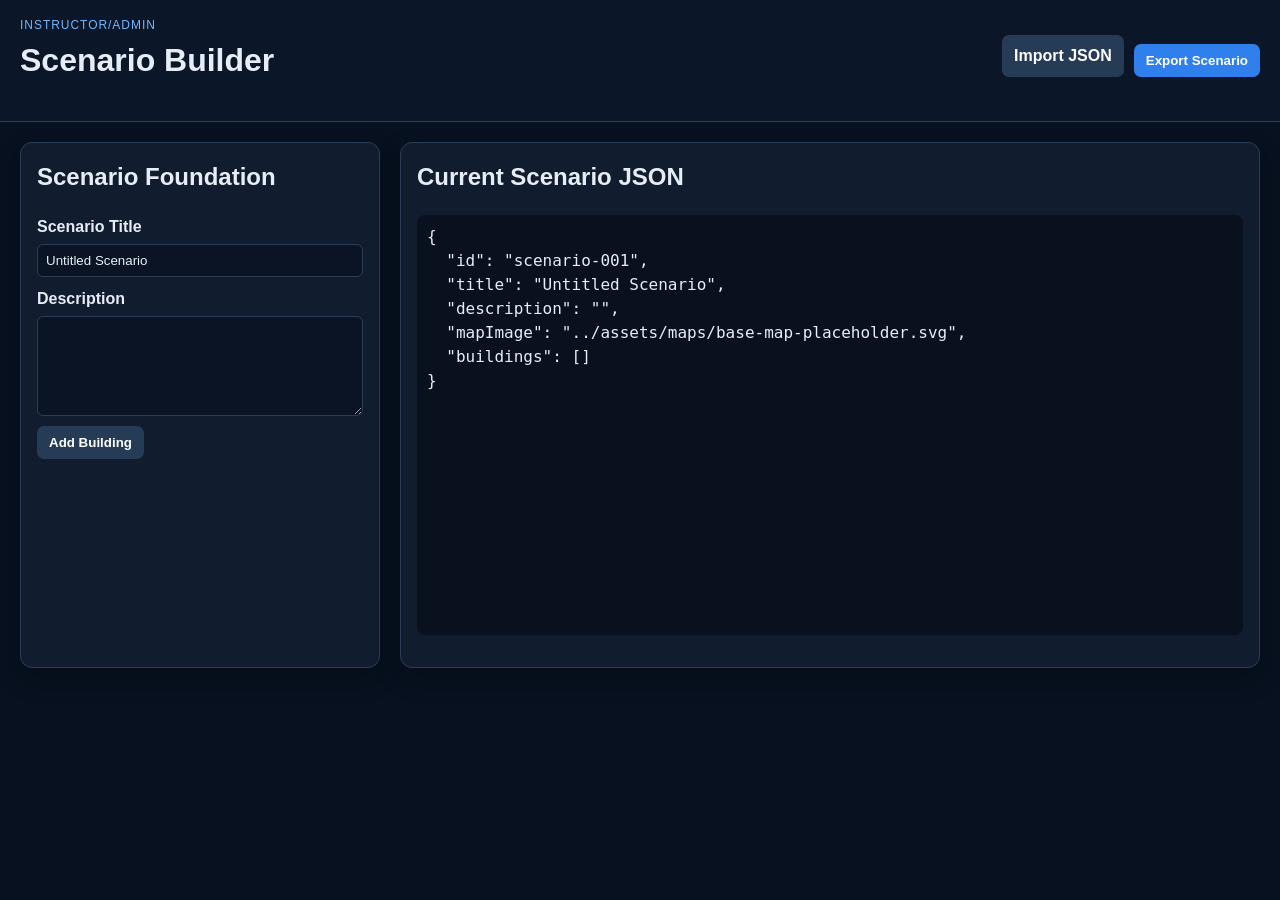
==== instructor/index.html @ 84637b0a "second commit" ====
<!DOCTYPE html>
<html lang="en">
<head>
  <meta charset="UTF-8" />
  <meta name="viewport" content="width=device-width, initial-scale=1.0" />
  <title>335 TRS Scenario Builder - Instructor</title>
  <link rel="stylesheet" href="../shared/css/base.css" />
  <link rel="stylesheet" href="./styles.css" />
</head>
<body>
  <header class="app-header">
    <div>
      <p class="eyebrow">Instructor/Admin</p>
      <h1>Scenario Builder</h1>
    </div>
    <div class="button-row">
      <label class="secondary-btn">Import JSON <input id="importScenarioInput" type="file" accept="application/json" hidden /></label>
      <button id="exportScenarioBtn" class="primary-btn">Export Scenario</button>
    </div>
  </header>

  <main class="builder-layout">
    <section class="builder-panel">
      <h2>Scenario Foundation</h2>
      <label>Scenario Title <input id="scenarioTitleInput" type="text" /></label>
      <label>Description <textarea id="scenarioDescriptionInput"></textarea></label>
      <button id="addBuildingBtn" class="secondary-btn">Add Building</button>
    </section>

    <section class="builder-panel">
      <h2>Current Scenario JSON</h2>
      <pre id="scenarioPreview" class="json-preview"></pre>
    </section>
  </main>

  <div id="modalRoot"></div>
  <script type="module" src="./js/instructorApp.js"></script>
</body>
</html>
---- shared/css/base.css ----
:root {
  font-size: 62.5%;
  --bg: #07111f;
  --panel: #111c2e;
  --panel-dark: #0b1424;
  --border: #2c3e57;
  --text: #e7edf7;
  --muted: #aab7c9;
  --accent: #6fb6ff;
  --accent-strong: #2f80ed;
  --shadow: 0 1rem 2.5rem rgba(0, 0, 0, 0.25);
}

* { box-sizing: border-box; }
body {
  margin: 0;
  font-family: Arial, Helvetica, sans-serif;
  font-size: 1.6rem;
  line-height: 1.5;
  background: var(--bg);
  color: var(--text);
}

.app-header {
  display: flex;
  justify-content: space-between;
  align-items: center;
  gap: 2rem;
  padding: 1.6rem 2rem;
  background: #0b1728;
  border-bottom: 1px solid var(--border);
}

h1, h2, p { margin-top: 0; }
.eyebrow { color: var(--accent); text-transform: uppercase; letter-spacing: 0.08em; font-size: 1.2rem; margin-bottom: 0.2rem; }
.muted { color: var(--muted); }
.button-row { display: flex; gap: 1rem; align-items: center; }
.primary-btn, .secondary-btn {
  border: 0;
  border-radius: 0.7rem;
  padding: 0.9rem 1.2rem;
  color: #fff;
  cursor: pointer;
  font-weight: 700;
}
.primary-btn { background: var(--accent-strong); }
.secondary-btn { background: #263b56; }
.modal-backdrop {
  position: fixed;
  inset: 0;
  display: grid;
  place-items: center;
  background: rgba(0,0,0,0.65);
  padding: 2rem;
  z-index: 1000;
}
.modal-card {
  width: min(64rem, 100%);
  background: var(--panel);
  border: 1px solid var(--border);
  border-radius: 1.2rem;
  box-shadow: var(--shadow);
}
.modal-header, .modal-body, .modal-footer { padding: 1.6rem; }
.modal-header { border-bottom: 1px solid var(--border); }
.modal-footer { display: flex; justify-content: flex-end; gap: 1rem; border-top: 1px solid var(--border); }
---- instructor/styles.css ----
.builder-layout {
  display: grid;
  grid-template-columns: 36rem minmax(0, 1fr);
  gap: 2rem;
  padding: 2rem;
}

.builder-panel {
  background: var(--panel);
  border: 1px solid var(--border);
  border-radius: 1.2rem;
  padding: 1.6rem;
  box-shadow: var(--shadow);
}

label {
  display: grid;
  gap: 0.5rem;
  margin-bottom: 1rem;
  font-weight: 700;
}

input,
textarea {
  width: 100%;
  padding: 0.8rem;
  border-radius: 0.6rem;
  border: 1px solid var(--border);
  background: var(--panel-dark);
  color: var(--text);
}

textarea { min-height: 10rem; }

.json-preview {
  min-height: 42rem;
  overflow: auto;
  background: #09111f;
  padding: 1rem;
  border-radius: 0.8rem;
}
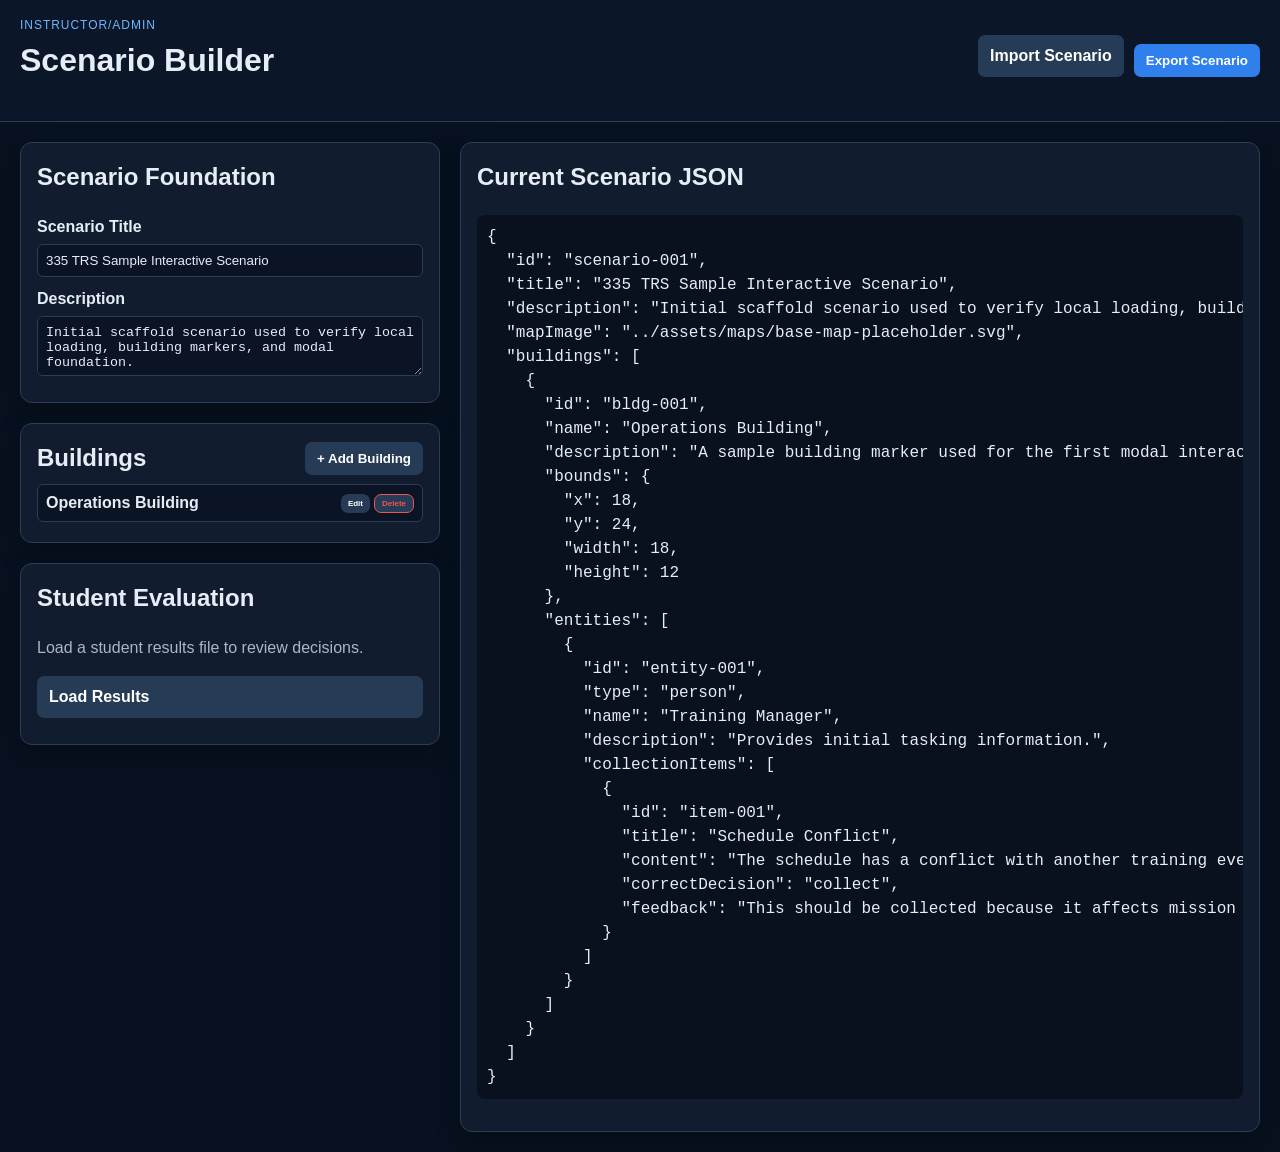
==== commit 673244be: "feat: Enhance student and instructor interfaces with new features and styles - Updated CSS for instr" ====
--- a/instructor/index.html
+++ b/instructor/index.html
@@ -14,26 +14,49 @@
       <h1>Scenario Builder</h1>
     </div>
     <div class="button-row">
-      <label class="secondary-btn">Import JSON <input id="importScenarioInput" type="file" accept="application/json" hidden /></label>
+      <label class="secondary-btn">Import Scenario <input id="importScenarioInput" type="file" accept=".js,application/javascript,application/json" hidden /></label>
       <button id="exportScenarioBtn" class="primary-btn">Export Scenario</button>
     </div>
   </header>
 
   <main class="builder-layout">
-    <section class="builder-panel">
-      <h2>Scenario Foundation</h2>
-      <label>Scenario Title <input id="scenarioTitleInput" type="text" /></label>
-      <label>Description <textarea id="scenarioDescriptionInput"></textarea></label>
-      <button id="addBuildingBtn" class="secondary-btn">Add Building</button>
-    </section>
 
-    <section class="builder-panel">
+    <div class="builder-left">
+      <section class="builder-panel">
+        <h2>Scenario Foundation</h2>
+        <label>Scenario Title <input id="scenarioTitleInput" type="text" /></label>
+        <label>Description <textarea id="scenarioDescriptionInput"></textarea></label>
+      </section>
+
+      <section class="builder-panel">
+        <div class="section-header">
+          <h2>Buildings</h2>
+          <button id="addBuildingBtn" class="secondary-btn">+ Add Building</button>
+        </div>
+        <div id="buildingList" class="building-list"></div>
+      </section>
+
+      <section class="builder-panel">
+        <h2>Student Evaluation</h2>
+        <p class="muted">Load a student results file to review decisions.</p>
+        <label class="secondary-btn">Load Results <input id="importResultsInput" type="file" accept="application/json" hidden /></label>
+        <div id="evaluationOutput" class="evaluation-output"></div>
+      </section>
+    </div>
+
+    <section class="builder-panel preview-panel">
       <h2>Current Scenario JSON</h2>
       <pre id="scenarioPreview" class="json-preview"></pre>
     </section>
+
   </main>
 
   <div id="modalRoot"></div>
-  <script type="module" src="./js/instructorApp.js"></script>
+
+  <script src="../data/scenario.js"></script>
+  <script src="../shared/js/scenarioLoader.js"></script>
+  <script src="../shared/js/modal.js"></script>
+  <script src="../shared/js/jsonUtils.js"></script>
+  <script src="./js/instructorApp.js"></script>
 </body>
 </html>
--- a/instructor/styles.css
+++ b/instructor/styles.css
@@ -1,8 +1,20 @@
 .builder-layout {
   display: grid;
-  grid-template-columns: 36rem minmax(0, 1fr);
+  grid-template-columns: 42rem minmax(0, 1fr);
   gap: 2rem;
   padding: 2rem;
+  align-items: start;
+}
+
+.builder-left {
+  display: flex;
+  flex-direction: column;
+  gap: 2rem;
+}
+
+.preview-panel {
+  position: sticky;
+  top: 2rem;
 }
 
 .builder-panel {
@@ -21,7 +33,8 @@
 }
 
 input,
-textarea {
+textarea,
+select {
   width: 100%;
   padding: 0.8rem;
   border-radius: 0.6rem;
@@ -30,7 +43,7 @@
   color: var(--text);
 }
 
-textarea { min-height: 10rem; }
+textarea { min-height: 6rem; resize: vertical; }
 
 .json-preview {
   min-height: 42rem;
@@ -39,3 +52,139 @@
   padding: 1rem;
   border-radius: 0.8rem;
 }
+
+/* Section headers with inline action buttons */
+.section-header {
+  display: flex;
+  align-items: center;
+  justify-content: space-between;
+  margin-bottom: 0.8rem;
+}
+.section-header h2,
+.section-header h3 { margin: 0; }
+
+/* Building / entity / item rows */
+.building-row,
+.entity-row,
+.item-row {
+  display: flex;
+  align-items: center;
+  justify-content: space-between;
+  padding: 0.6rem 0.8rem;
+  margin-bottom: 0.4rem;
+  background: var(--panel-dark);
+  border-radius: 0.6rem;
+  border: 1px solid var(--border);
+}
+
+.building-row-name { font-weight: 600; }
+
+.row-actions {
+  display: flex;
+  gap: 0.4rem;
+}
+
+/* Small buttons */
+.btn-sm {
+  padding: 0.4rem 0.7rem !important;
+  font-size: 0.8rem !important;
+}
+
+.btn-sm.danger {
+  border: 1px solid #e55;
+  color: #e55;
+}
+.btn-sm.danger:hover {
+  background: rgba(220, 80, 80, 0.15);
+}
+
+/* Bounds fieldset */
+.bounds-fieldset {
+  border: 1px solid var(--border);
+  border-radius: 0.6rem;
+  padding: 0.8rem;
+  margin-bottom: 1rem;
+  display: grid;
+  grid-template-columns: 1fr 1fr;
+  gap: 0.5rem;
+}
+.bounds-fieldset legend {
+  font-weight: 700;
+  padding: 0 0.4rem;
+  font-size: 0.85rem;
+}
+.bounds-fieldset label { margin-bottom: 0; }
+
+.form-grid { display: flex; flex-direction: column; }
+
+.section-divider {
+  border: none;
+  border-top: 1px solid var(--border);
+  margin: 1.2rem 0;
+}
+
+/* Badge */
+.badge {
+  font-size: 0.72rem;
+  font-weight: 600;
+  text-transform: uppercase;
+  letter-spacing: 0.05em;
+  color: var(--accent);
+  padding: 0.15rem 0.4rem;
+  border: 1px solid var(--accent);
+  border-radius: 0.3rem;
+  margin-left: 0.4rem;
+}
+
+/* Evaluation output */
+.evaluation-output {
+  margin-top: 1rem;
+}
+
+.eval-summary {
+  padding: 0.8rem 1rem;
+  background: var(--panel-dark);
+  border-radius: 0.6rem;
+  margin-bottom: 1rem;
+  font-size: 1rem;
+}
+
+.eval-row {
+  padding: 0.8rem 1rem;
+  margin-bottom: 0.6rem;
+  border-radius: 0.6rem;
+  border-left: 4px solid transparent;
+  background: var(--panel-dark);
+}
+
+.eval-correct { border-left-color: #3c8; }
+.eval-incorrect { border-left-color: #e55; }
+.eval-unknown { border-left-color: #888; opacity: 0.7; }
+
+.eval-meta {
+  display: flex;
+  gap: 0.6rem;
+  font-size: 0.8rem;
+  color: var(--muted);
+  margin-bottom: 0.2rem;
+}
+
+.eval-item-title { font-weight: 600; margin-bottom: 0.3rem; }
+
+.eval-decisions {
+  display: flex;
+  gap: 1rem;
+  font-size: 0.9rem;
+  margin-bottom: 0.3rem;
+}
+
+.eval-result {
+  font-weight: 700;
+  font-size: 0.75rem;
+  letter-spacing: 0.08em;
+}
+
+.eval-correct .eval-result { color: #3c8; }
+.eval-incorrect .eval-result { color: #e55; }
+
+.eval-feedback { font-size: 0.85rem; }
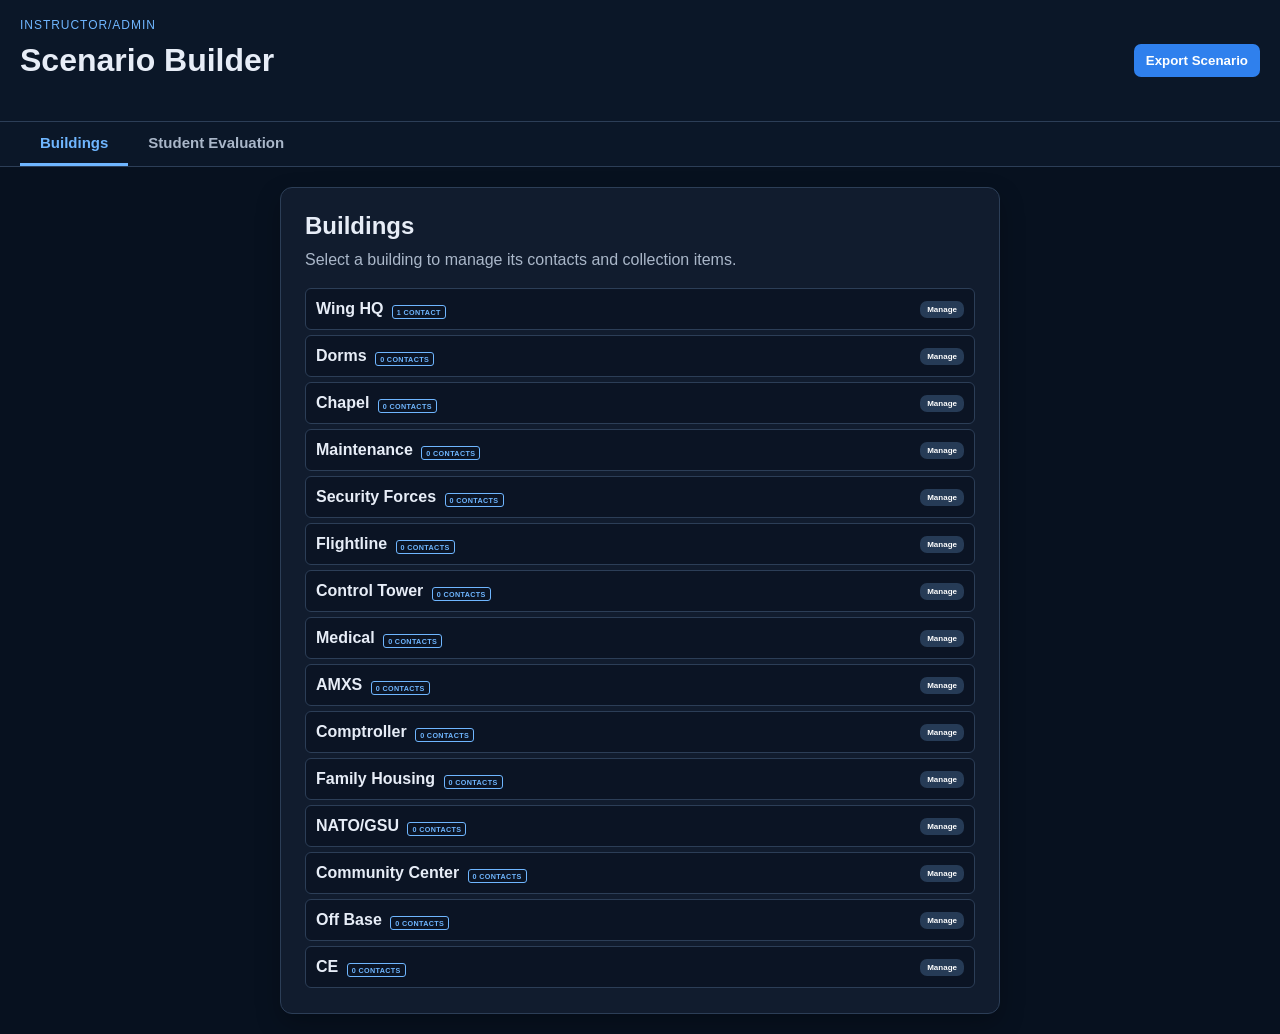
==== commit 93cfe34f: "feat: Add student login, JS submission format, and multi-student evaluation - Student login overlay " ====
--- a/instructor/index.html
+++ b/instructor/index.html
@@ -8,46 +8,40 @@
   <link rel="stylesheet" href="./styles.css" />
 </head>
 <body>
+
   <header class="app-header">
     <div>
       <p class="eyebrow">Instructor/Admin</p>
       <h1>Scenario Builder</h1>
     </div>
-    <div class="button-row">
-      <label class="secondary-btn">Import Scenario <input id="importScenarioInput" type="file" accept=".js,application/javascript,application/json" hidden /></label>
-      <button id="exportScenarioBtn" class="primary-btn">Export Scenario</button>
-    </div>
+    <button id="exportScenarioBtn" class="primary-btn">Export Scenario</button>
   </header>
 
-  <main class="builder-layout">
+  <nav class="tab-nav">
+    <button class="tab-btn active" data-tab="buildings">Buildings</button>
+    <button class="tab-btn" data-tab="evaluation">Student Evaluation</button>
+  </nav>
 
-    <div class="builder-left">
-      <section class="builder-panel">
-        <h2>Scenario Foundation</h2>
-        <label>Scenario Title <input id="scenarioTitleInput" type="text" /></label>
-        <label>Description <textarea id="scenarioDescriptionInput"></textarea></label>
-      </section>
+  <main class="tab-main">
 
-      <section class="builder-panel">
-        <div class="section-header">
-          <h2>Buildings</h2>
-          <button id="addBuildingBtn" class="secondary-btn">+ Add Building</button>
-        </div>
+    <div id="tab-buildings" class="tab-panel active">
+      <div class="panel-content">
+        <h2>Buildings</h2>
+        <p class="muted">Select a building to manage its contacts and collection items.</p>
         <div id="buildingList" class="building-list"></div>
-      </section>
-
-      <section class="builder-panel">
-        <h2>Student Evaluation</h2>
-        <p class="muted">Load a student results file to review decisions.</p>
-        <label class="secondary-btn">Load Results <input id="importResultsInput" type="file" accept="application/json" hidden /></label>
-        <div id="evaluationOutput" class="evaluation-output"></div>
-      </section>
+      </div>
     </div>
 
-    <section class="builder-panel preview-panel">
-      <h2>Current Scenario JSON</h2>
-      <pre id="scenarioPreview" class="json-preview"></pre>
-    </section>
+    <div id="tab-evaluation" class="tab-panel">
+      <div class="panel-content">
+        <h2>Student Evaluation</h2>
+        <p class="muted">
+          Submissions load automatically from <code>instructor/submissions/</code>.
+          Open <code>submissions/index.js</code> for instructions on adding new submissions.
+        </p>
+        <div id="evaluationOutput" class="evaluation-output"></div>
+      </div>
+    </div>
 
   </main>
 
@@ -57,6 +51,7 @@
   <script src="../shared/js/scenarioLoader.js"></script>
   <script src="../shared/js/modal.js"></script>
   <script src="../shared/js/jsonUtils.js"></script>
+  <script src="./submissions/index.js"></script>
   <script src="./js/instructorApp.js"></script>
 </body>
 </html>
--- a/instructor/styles.css
+++ b/instructor/styles.css
@@ -1,29 +1,52 @@
-.builder-layout {
-  display: grid;
-  grid-template-columns: 42rem minmax(0, 1fr);
-  gap: 2rem;
-  padding: 2rem;
-  align-items: start;
-}
-
-.builder-left {
-  display: flex;
-  flex-direction: column;
-  gap: 2rem;
-}
-
-.preview-panel {
-  position: sticky;
-  top: 2rem;
-}
-
-.builder-panel {
+/* ── Tab navigation ──────────────────────────────────────────────────────── */
+
+.tab-nav {
+  display: flex;
+  gap: 0;
+  padding: 0 2rem;
+  background: #0b1728;
+  border-bottom: 1px solid var(--border);
+}
+
+.tab-btn {
+  padding: 1.2rem 2rem;
+  background: none;
+  border: none;
+  border-bottom: 3px solid transparent;
+  color: var(--muted);
+  font-size: 1.5rem;
+  font-weight: 600;
+  cursor: pointer;
+  transition: color 0.15s, border-color 0.15s;
+}
+
+.tab-btn:hover { color: var(--text); }
+
+.tab-btn.active {
+  color: var(--accent);
+  border-bottom-color: var(--accent);
+}
+
+/* ── Tab panels ──────────────────────────────────────────────────────────── */
+
+.tab-main { padding: 2rem; }
+
+.tab-panel { display: none; }
+.tab-panel.active { display: block; }
+
+.panel-content {
+  max-width: 72rem;
+  margin: 0 auto;
   background: var(--panel);
   border: 1px solid var(--border);
   border-radius: 1.2rem;
-  padding: 1.6rem;
+  padding: 2rem 2.4rem;
   box-shadow: var(--shadow);
 }
+
+.panel-content h2 { margin-bottom: 0.4rem; }
+
+/* ── Form elements ───────────────────────────────────────────────────────── */
 
 label {
   display: grid;
@@ -45,15 +68,45 @@
 
 textarea { min-height: 6rem; resize: vertical; }
 
-.json-preview {
-  min-height: 42rem;
-  overflow: auto;
-  background: #09111f;
-  padding: 1rem;
-  border-radius: 0.8rem;
-}
-
-/* Section headers with inline action buttons */
+.form-grid { display: flex; flex-direction: column; }
+
+/* ── Building / entity / item rows ───────────────────────────────────────── */
+
+.building-list { margin-top: 1.2rem; }
+
+.building-row,
+.entity-row,
+.item-row {
+  display: flex;
+  align-items: center;
+  justify-content: space-between;
+  padding: 0.8rem 1rem;
+  margin-bottom: 0.5rem;
+  background: var(--panel-dark);
+  border-radius: 0.6rem;
+  border: 1px solid var(--border);
+}
+
+.building-row-name { font-weight: 600; }
+
+.row-actions {
+  display: flex;
+  gap: 0.4rem;
+  flex-shrink: 0;
+}
+
+/* ── Buttons ─────────────────────────────────────────────────────────────── */
+
+.btn-sm {
+  padding: 0.4rem 0.7rem !important;
+  font-size: 0.8rem !important;
+}
+
+.btn-sm.danger { border: 1px solid #e55; color: #e55; }
+.btn-sm.danger:hover { background: rgba(220, 80, 80, 0.15); }
+
+/* ── Section headers ─────────────────────────────────────────────────────── */
+
 .section-header {
   display: flex;
   align-items: center;
@@ -62,60 +115,6 @@
 }
 .section-header h2,
 .section-header h3 { margin: 0; }
-
-/* Building / entity / item rows */
-.building-row,
-.entity-row,
-.item-row {
-  display: flex;
-  align-items: center;
-  justify-content: space-between;
-  padding: 0.6rem 0.8rem;
-  margin-bottom: 0.4rem;
-  background: var(--panel-dark);
-  border-radius: 0.6rem;
-  border: 1px solid var(--border);
-}
-
-.building-row-name { font-weight: 600; }
-
-.row-actions {
-  display: flex;
-  gap: 0.4rem;
-}
-
-/* Small buttons */
-.btn-sm {
-  padding: 0.4rem 0.7rem !important;
-  font-size: 0.8rem !important;
-}
-
-.btn-sm.danger {
-  border: 1px solid #e55;
-  color: #e55;
-}
-.btn-sm.danger:hover {
-  background: rgba(220, 80, 80, 0.15);
-}
-
-/* Bounds fieldset */
-.bounds-fieldset {
-  border: 1px solid var(--border);
-  border-radius: 0.6rem;
-  padding: 0.8rem;
-  margin-bottom: 1rem;
-  display: grid;
-  grid-template-columns: 1fr 1fr;
-  gap: 0.5rem;
-}
-.bounds-fieldset legend {
-  font-weight: 700;
-  padding: 0 0.4rem;
-  font-size: 0.85rem;
-}
-.bounds-fieldset label { margin-bottom: 0; }
-
-.form-grid { display: flex; flex-direction: column; }
 
 .section-divider {
   border: none;
@@ -123,7 +122,8 @@
   margin: 1.2rem 0;
 }
 
-/* Badge */
+/* ── Badge ───────────────────────────────────────────────────────────────── */
+
 .badge {
   font-size: 0.72rem;
   font-weight: 600;
@@ -136,10 +136,9 @@
   margin-left: 0.4rem;
 }
 
-/* Evaluation output */
-.evaluation-output {
-  margin-top: 1rem;
-}
+/* ── Evaluation output ───────────────────────────────────────────────────── */
+
+.evaluation-output { margin-top: 1.4rem; }
 
 .eval-summary {
   padding: 0.8rem 1rem;
@@ -157,9 +156,9 @@
   background: var(--panel-dark);
 }
 
-.eval-correct { border-left-color: #3c8; }
+.eval-correct  { border-left-color: #3c8; }
 .eval-incorrect { border-left-color: #e55; }
-.eval-unknown { border-left-color: #888; opacity: 0.7; }
+.eval-unknown  { border-left-color: #888; opacity: 0.7; }
 
 .eval-meta {
   display: flex;
@@ -178,13 +177,62 @@
   margin-bottom: 0.3rem;
 }
 
-.eval-result {
+.eval-result { font-weight: 700; font-size: 0.75rem; letter-spacing: 0.08em; }
+.eval-correct .eval-result  { color: #3c8; }
+.eval-incorrect .eval-result { color: #e55; }
+
+.eval-feedback { font-size: 0.85rem; }
+
+/* ── Student submission cards ─────────────────────────────────────────────── */
+
+.student-card {
+  border: 1px solid var(--border);
+  border-radius: 0.8rem;
+  margin-bottom: 1.6rem;
+  overflow: hidden;
+}
+
+.student-card-header {
+  display: flex;
+  align-items: center;
+  justify-content: space-between;
+  padding: 1rem 1.4rem;
+  background: var(--panel-dark);
+  border-bottom: 1px solid var(--border);
+  gap: 1rem;
+}
+
+.student-name {
+  font-size: 1.6rem;
   font-weight: 700;
-  font-size: 0.75rem;
-  letter-spacing: 0.08em;
-}
-
-.eval-correct .eval-result { color: #3c8; }
-.eval-incorrect .eval-result { color: #e55; }
-
-.eval-feedback { font-size: 0.85rem; }
+  display: block;
+}
+
+.student-submitted {
+  font-size: 1.1rem;
+  display: block;
+  margin-top: 0.2rem;
+}
+
+.student-score {
+  font-size: 1.6rem;
+  font-weight: 700;
+  white-space: nowrap;
+  padding: 0.4rem 1rem;
+  border-radius: 0.5rem;
+  border: 2px solid var(--border);
+}
+
+.score-perfect  { color: #3c8; border-color: #3c8; }
+.score-passing  { color: #fb0; border-color: #fb0; }
+.score-failing  { color: #e55; border-color: #e55; }
+
+.student-card-body { padding: 1rem 1.4rem; }
+
+code {
+  font-family: monospace;
+  background: var(--panel-dark);
+  padding: 0.1rem 0.4rem;
+  border-radius: 0.3rem;
+  font-size: 0.9em;
+}
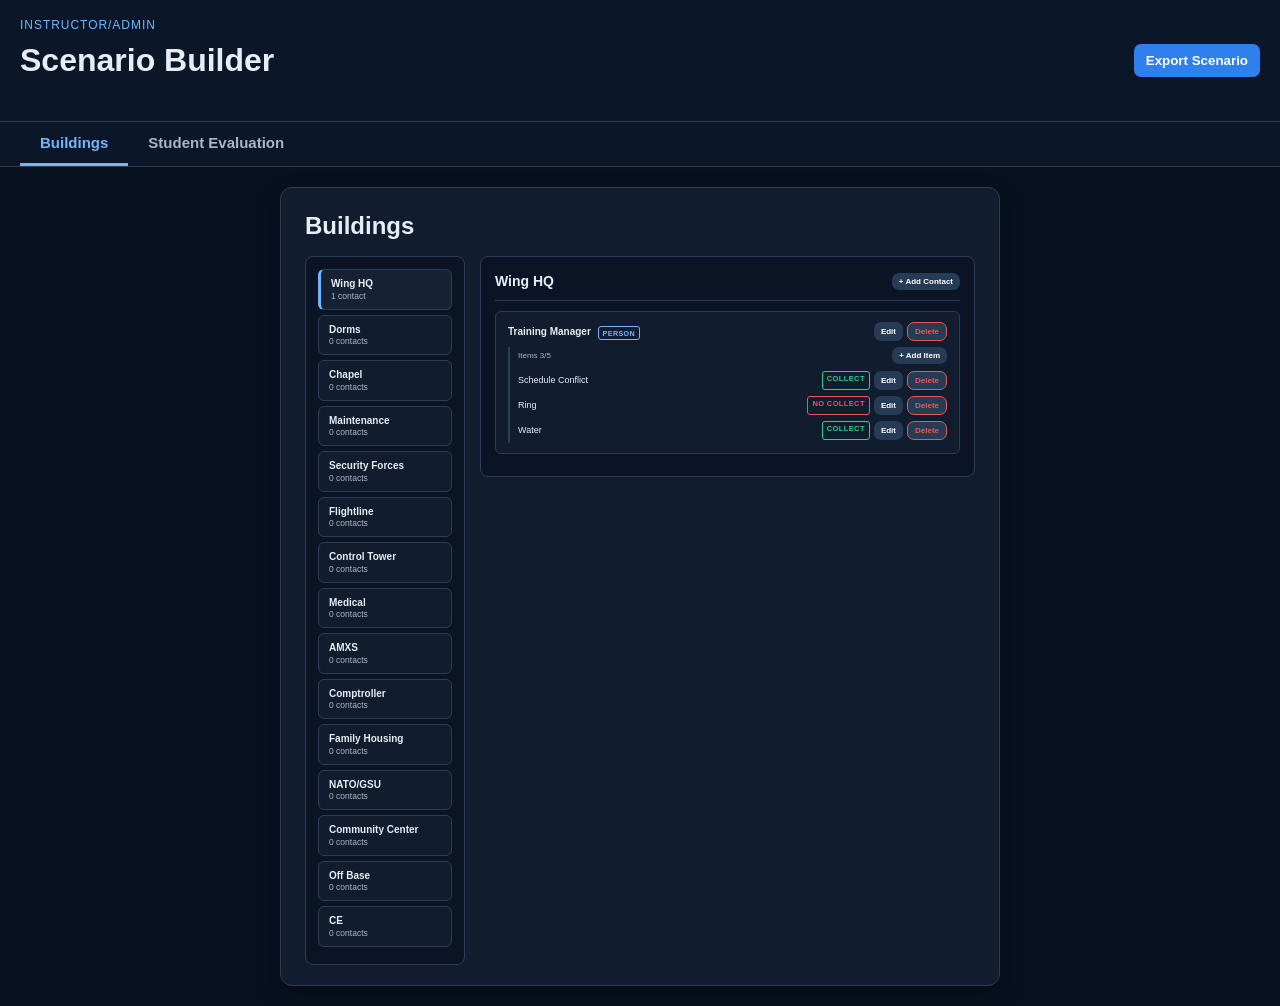
==== commit 0b607743: "feat: redesign instructor Buildings tab to two-column inline layout Replace three-level modal chain " ====
--- a/instructor/index.html
+++ b/instructor/index.html
@@ -27,19 +27,47 @@
     <div id="tab-buildings" class="tab-panel active">
       <div class="panel-content">
         <h2>Buildings</h2>
-        <p class="muted">Select a building to manage its contacts and collection items.</p>
-        <div id="buildingList" class="building-list"></div>
+
+        <div class="buildings-layout">
+          <aside class="buildings-list-panel">
+            <div id="buildingList"></div>
+          </aside>
+          <section class="building-detail-panel">
+            <div id="buildingDetail">
+              <p class="muted">Select a building to manage its contacts and collection items.</p>
+            </div>
+          </section>
+        </div>
+
       </div>
     </div>
 
     <div id="tab-evaluation" class="tab-panel">
       <div class="panel-content">
         <h2>Student Evaluation</h2>
-        <p class="muted">
-          Submissions load automatically from <code>instructor/submissions/</code>.
-          Open <code>submissions/index.js</code> for instructions on adding new submissions.
-        </p>
-        <div id="evaluationOutput" class="evaluation-output"></div>
+
+        <div class="evaluation-import-panel">
+          <h3>Load Student Results</h3>
+          <p class="muted">Select one or more student result files exported from the Student site.</p>
+          <label class="file-picker-label" for="studentResultsInput">Choose Result Files</label>
+          <input id="studentResultsInput" type="file" accept=".json,application/json" multiple />
+          <p id="studentResultsStatus" class="muted">No result files loaded.</p>
+        </div>
+
+        <div class="evaluation-layout">
+          <aside class="student-results-list-panel">
+            <h3>Loaded Students</h3>
+            <div id="studentResultsList">
+              <p class="muted">Load result files to populate this list.</p>
+            </div>
+          </aside>
+          <section class="student-evaluation-detail-panel">
+            <div id="evaluationOutput">
+              <p class="muted">Select a student to view evaluation details.</p>
+            </div>
+          </section>
+        </div>
+
       </div>
     </div>
 
@@ -51,7 +79,6 @@
   <script src="../shared/js/scenarioLoader.js"></script>
   <script src="../shared/js/modal.js"></script>
   <script src="../shared/js/jsonUtils.js"></script>
-  <script src="./submissions/index.js"></script>
   <script src="./js/instructorApp.js"></script>
 </body>
 </html>
--- a/instructor/styles.css
+++ b/instructor/styles.css
@@ -236,3 +236,229 @@
   border-radius: 0.3rem;
   font-size: 0.9em;
 }
+
+/* ── Evaluation import panel ─────────────────────────────────────────────── */
+
+.evaluation-import-panel {
+  padding: 1.2rem 1.4rem;
+  border: 1px solid var(--border);
+  border-radius: 0.8rem;
+  margin-bottom: 1.6rem;
+  background: var(--panel-dark);
+}
+
+.evaluation-import-panel h3 { margin: 0 0 0.4rem; }
+
+.file-picker-label {
+  display: inline-block;
+  padding: 0.7rem 1.4rem;
+  border-radius: 0.6rem;
+  background: #263b56;
+  color: var(--text);
+  font-weight: 600;
+  font-size: 1rem;
+  cursor: pointer;
+  border: 1px solid var(--border);
+  transition: background 0.15s;
+  margin-top: 0.6rem;
+}
+
+.file-picker-label:hover { background: #2f4a6e; }
+
+#studentResultsInput { display: none; }
+
+#studentResultsStatus { margin-top: 0.7rem; margin-bottom: 0; }
+
+/* ── Evaluation two-column layout ────────────────────────────────────────── */
+
+.evaluation-layout {
+  display: flex;
+  gap: 1.5rem;
+  align-items: flex-start;
+}
+
+.student-results-list-panel {
+  min-width: 18rem;
+  flex-shrink: 0;
+  background: var(--panel-dark);
+  border: 1px solid var(--border);
+  border-radius: 0.8rem;
+  padding: 1.2rem;
+}
+
+.student-results-list-panel h3 { margin: 0 0 0.8rem; }
+
+.student-evaluation-detail-panel {
+  flex: 1;
+  min-width: 0;
+}
+
+/* ── Student result list items ───────────────────────────────────────────── */
+
+.student-result-list-item {
+  display: block;
+  width: 100%;
+  text-align: left;
+  padding: 0.8rem 1rem;
+  margin-bottom: 0.5rem;
+  background: var(--panel);
+  border: 1px solid var(--border);
+  border-radius: 0.6rem;
+  color: var(--text);
+  cursor: pointer;
+  transition: background 0.15s, border-color 0.15s;
+}
+
+.student-result-list-item:hover { background: #1a2d47; }
+
+.student-result-list-item.active {
+  border-left: 3px solid var(--accent);
+  background: #162233;
+}
+
+.student-result-name {
+  display: block;
+  font-weight: 700;
+  font-size: 1rem;
+}
+
+.student-result-meta {
+  display: block;
+  font-size: 0.85rem;
+  color: var(--muted);
+  margin-top: 0.15rem;
+}
+
+.student-result-warning {
+  display: block;
+  font-size: 0.8rem;
+  color: #fb0;
+  margin-top: 0.2rem;
+}
+
+/* ── Buildings two-column layout ─────────────────────────────────────────── */
+
+.buildings-layout {
+  display: flex;
+  gap: 1.5rem;
+  align-items: flex-start;
+  margin-top: 1.2rem;
+}
+
+.buildings-list-panel {
+  min-width: 16rem;
+  flex-shrink: 0;
+  background: var(--panel-dark);
+  border: 1px solid var(--border);
+  border-radius: 0.8rem;
+  padding: 1.2rem;
+}
+
+.building-detail-panel {
+  flex: 1;
+  min-width: 0;
+}
+
+.building-list-item {
+  display: block;
+  width: 100%;
+  text-align: left;
+  padding: 0.8rem 1rem;
+  margin-bottom: 0.5rem;
+  background: var(--panel);
+  border: 1px solid var(--border);
+  border-radius: 0.6rem;
+  color: var(--text);
+  cursor: pointer;
+  transition: background 0.15s, border-color 0.15s;
+}
+
+.building-list-item:hover { background: #1a2d47; }
+
+.building-list-item.active {
+  border-left: 3px solid var(--accent);
+  background: #162233;
+}
+
+.building-list-item-name {
+  display: block;
+  font-weight: 700;
+  font-size: 1rem;
+}
+
+.building-list-item-meta {
+  display: block;
+  font-size: 0.85rem;
+  color: var(--muted);
+  margin-top: 0.15rem;
+}
+
+/* ── Building detail panel ───────────────────────────────────────────────── */
+
+.building-detail-card {
+  background: var(--panel-dark);
+  border: 1px solid var(--border);
+  border-radius: 0.8rem;
+  padding: 1.4rem;
+}
+
+.building-detail-header {
+  display: flex;
+  align-items: center;
+  justify-content: space-between;
+  margin-bottom: 1rem;
+  padding-bottom: 0.8rem;
+  border-bottom: 1px solid var(--border);
+}
+
+.building-detail-title { margin: 0; font-size: 1.4rem; }
+
+/* ── Inline entity cards ─────────────────────────────────────────────────── */
+
+.entity-card {
+  background: var(--panel);
+  border: 1px solid var(--border);
+  border-radius: 0.6rem;
+  padding: 1rem 1.2rem;
+  margin-bottom: 0.8rem;
+}
+
+.entity-card-header {
+  display: flex;
+  align-items: center;
+  justify-content: space-between;
+  margin-bottom: 0.6rem;
+}
+
+.entity-card-name {
+  font-weight: 700;
+  font-size: 1rem;
+}
+
+.entity-card-items {
+  margin-top: 0.4rem;
+  padding-left: 0.8rem;
+  border-left: 2px solid var(--border);
+}
+
+.entity-item-row {
+  display: flex;
+  align-items: center;
+  justify-content: space-between;
+  padding: 0.3rem 0;
+  font-size: 0.9rem;
+}
+
+.entity-item-title { color: var(--text); }
+
+.entity-item-decision {
+  font-size: 0.75rem;
+  font-weight: 600;
+  text-transform: uppercase;
+  letter-spacing: 0.05em;
+  padding: 0.1rem 0.4rem;
+  border-radius: 0.3rem;
+}
+
+.decision-collect    { color: #3c8; border: 1px solid #3c8; }
+.decision-no-collect { color: #e55; border: 1px solid #e55; }
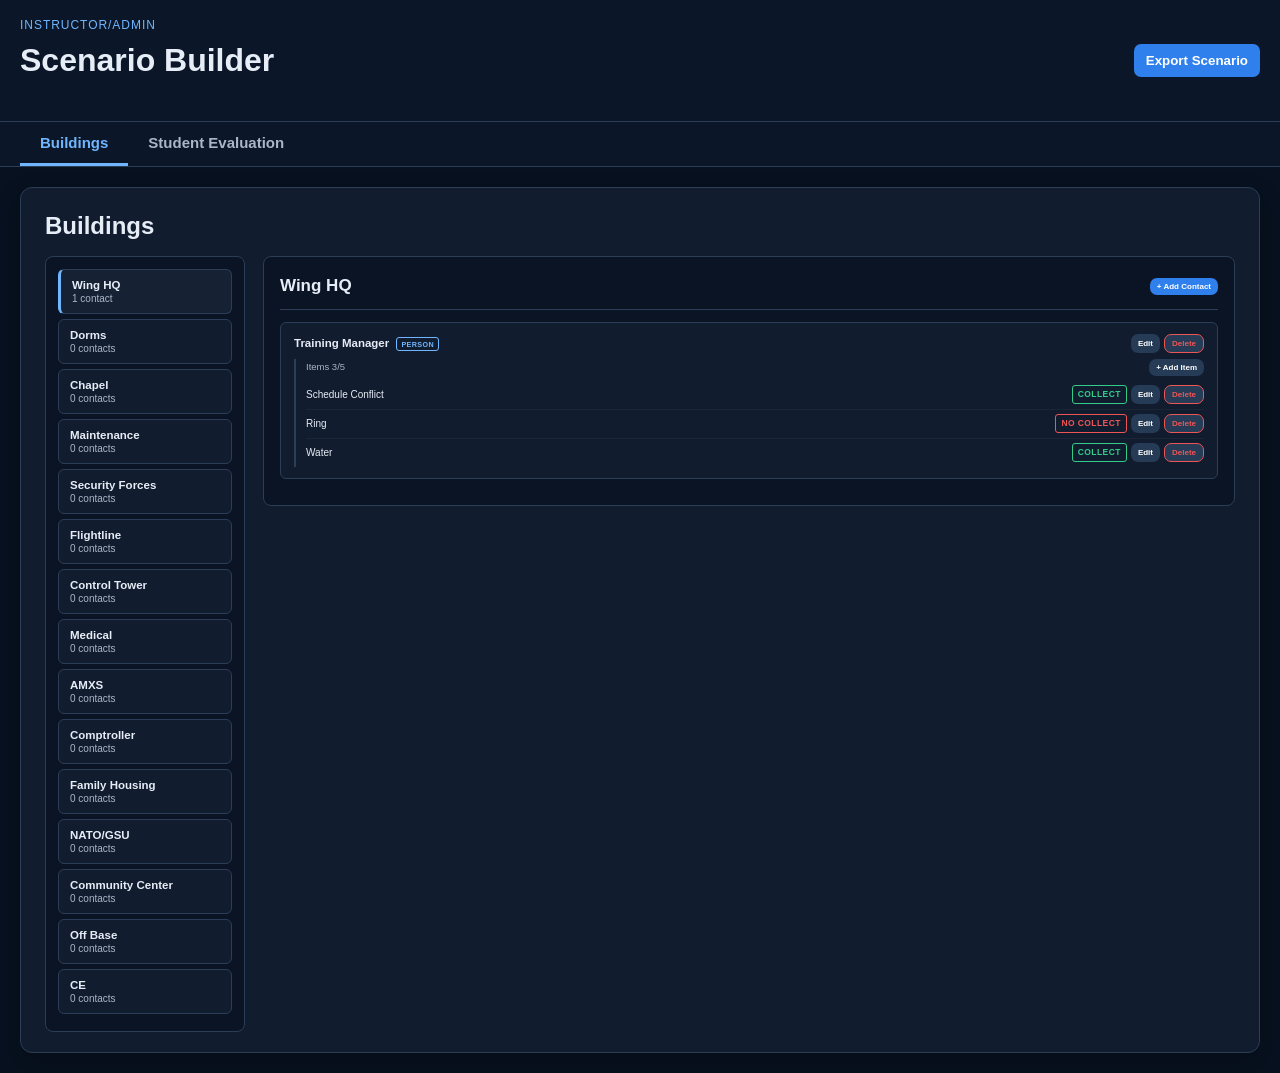
==== commit 36dd7017: "feat: replace all modals with inline editing in Buildings tab; widen layout and increase font sizes " ====
--- a/instructor/index.html
+++ b/instructor/index.html
@@ -25,7 +25,7 @@
   <main class="tab-main">
 
     <div id="tab-buildings" class="tab-panel active">
-      <div class="panel-content">
+      <div class="panel-content buildings-panel">
         <h2>Buildings</h2>
 
         <div class="buildings-layout">
--- a/instructor/styles.css
+++ b/instructor/styles.css
@@ -336,17 +336,24 @@
   margin-top: 0.2rem;
 }
 
+/* ── Buildings tab full-width override ───────────────────────────────────── */
+
+.panel-content.buildings-panel {
+  max-width: none;
+}
+
 /* ── Buildings two-column layout ─────────────────────────────────────────── */
 
 .buildings-layout {
   display: flex;
-  gap: 1.5rem;
+  gap: 1.8rem;
   align-items: flex-start;
   margin-top: 1.2rem;
 }
 
 .buildings-list-panel {
-  min-width: 16rem;
+  min-width: 20rem;
+  max-width: 22rem;
   flex-shrink: 0;
   background: var(--panel-dark);
   border: 1px solid var(--border);
@@ -363,7 +370,7 @@
   display: block;
   width: 100%;
   text-align: left;
-  padding: 0.8rem 1rem;
+  padding: 0.9rem 1.1rem;
   margin-bottom: 0.5rem;
   background: var(--panel);
   border: 1px solid var(--border);
@@ -383,14 +390,14 @@
 .building-list-item-name {
   display: block;
   font-weight: 700;
+  font-size: 1.15rem;
+}
+
+.building-list-item-meta {
+  display: block;
   font-size: 1rem;
-}
-
-.building-list-item-meta {
-  display: block;
-  font-size: 0.85rem;
   color: var(--muted);
-  margin-top: 0.15rem;
+  margin-top: 0.2rem;
 }
 
 /* ── Building detail panel ───────────────────────────────────────────────── */
@@ -399,19 +406,19 @@
   background: var(--panel-dark);
   border: 1px solid var(--border);
   border-radius: 0.8rem;
-  padding: 1.4rem;
+  padding: 1.6rem;
 }
 
 .building-detail-header {
   display: flex;
   align-items: center;
   justify-content: space-between;
-  margin-bottom: 1rem;
-  padding-bottom: 0.8rem;
+  margin-bottom: 1.2rem;
+  padding-bottom: 1rem;
   border-bottom: 1px solid var(--border);
 }
 
-.building-detail-title { margin: 0; font-size: 1.4rem; }
+.building-detail-title { margin: 0; font-size: 1.7rem; }
 
 /* ── Inline entity cards ─────────────────────────────────────────────────── */
 
@@ -419,8 +426,13 @@
   background: var(--panel);
   border: 1px solid var(--border);
   border-radius: 0.6rem;
-  padding: 1rem 1.2rem;
-  margin-bottom: 0.8rem;
+  padding: 1.1rem 1.3rem;
+  margin-bottom: 1rem;
+}
+
+.entity-card.is-editing {
+  border-color: var(--accent);
+  border-width: 2px;
 }
 
 .entity-card-header {
@@ -432,33 +444,110 @@
 
 .entity-card-name {
   font-weight: 700;
+  font-size: 1.15rem;
+}
+
+.entity-card-items {
+  margin-top: 0.6rem;
+  padding-left: 1rem;
+  border-left: 2px solid var(--border);
+}
+
+.items-section-header {
+  display: flex;
+  align-items: center;
+  justify-content: space-between;
+  margin-bottom: 0.5rem;
+}
+
+.entity-item-row {
+  display: flex;
+  align-items: center;
+  justify-content: space-between;
+  padding: 0.45rem 0;
   font-size: 1rem;
-}
-
-.entity-card-items {
-  margin-top: 0.4rem;
-  padding-left: 0.8rem;
-  border-left: 2px solid var(--border);
-}
-
-.entity-item-row {
-  display: flex;
-  align-items: center;
-  justify-content: space-between;
-  padding: 0.3rem 0;
-  font-size: 0.9rem;
-}
+  border-bottom: 1px solid rgba(255,255,255,0.04);
+}
+
+.entity-item-row:last-child { border-bottom: none; }
 
 .entity-item-title { color: var(--text); }
 
 .entity-item-decision {
-  font-size: 0.75rem;
+  font-size: 0.85rem;
   font-weight: 600;
   text-transform: uppercase;
   letter-spacing: 0.05em;
-  padding: 0.1rem 0.4rem;
+  padding: 0.15rem 0.5rem;
   border-radius: 0.3rem;
 }
 
 .decision-collect    { color: #3c8; border: 1px solid #3c8; }
 .decision-no-collect { color: #e55; border: 1px solid #e55; }
+
+/* ── Inline forms (no modals) ────────────────────────────────────────────── */
+
+.inline-form-label {
+  display: block;
+  font-size: 0.9rem;
+  font-weight: 700;
+  color: var(--accent);
+  margin-bottom: 0.7rem;
+}
+
+.inline-form-fields {
+  display: flex;
+  flex-direction: column;
+  gap: 0.6rem;
+  margin-bottom: 0.8rem;
+}
+
+.inline-input,
+.inline-select,
+.inline-textarea {
+  width: 100%;
+  padding: 0.7rem 0.9rem;
+  border-radius: 0.5rem;
+  border: 1px solid var(--border);
+  background: var(--panel-dark);
+  color: var(--text);
+  font-size: 1rem;
+  font-family: inherit;
+  box-sizing: border-box;
+}
+
+.inline-input:focus,
+.inline-select:focus,
+.inline-textarea:focus {
+  outline: none;
+  border-color: var(--accent);
+}
+
+.inline-textarea {
+  min-height: 5rem;
+  resize: vertical;
+}
+
+.inline-form-actions {
+  display: flex;
+  gap: 0.6rem;
+  margin-top: 0.2rem;
+}
+
+.inline-item-form {
+  background: var(--panel-dark);
+  border: 1px solid var(--accent);
+  border-radius: 0.5rem;
+  padding: 1rem 1.1rem;
+  margin: 0.6rem 0;
+}
+
+.entity-card.inline-new-entity {
+  border-color: var(--accent);
+  margin-bottom: 1rem;
+}
+
+.muted-sm {
+  font-size: 0.95rem;
+  color: var(--muted);
+}
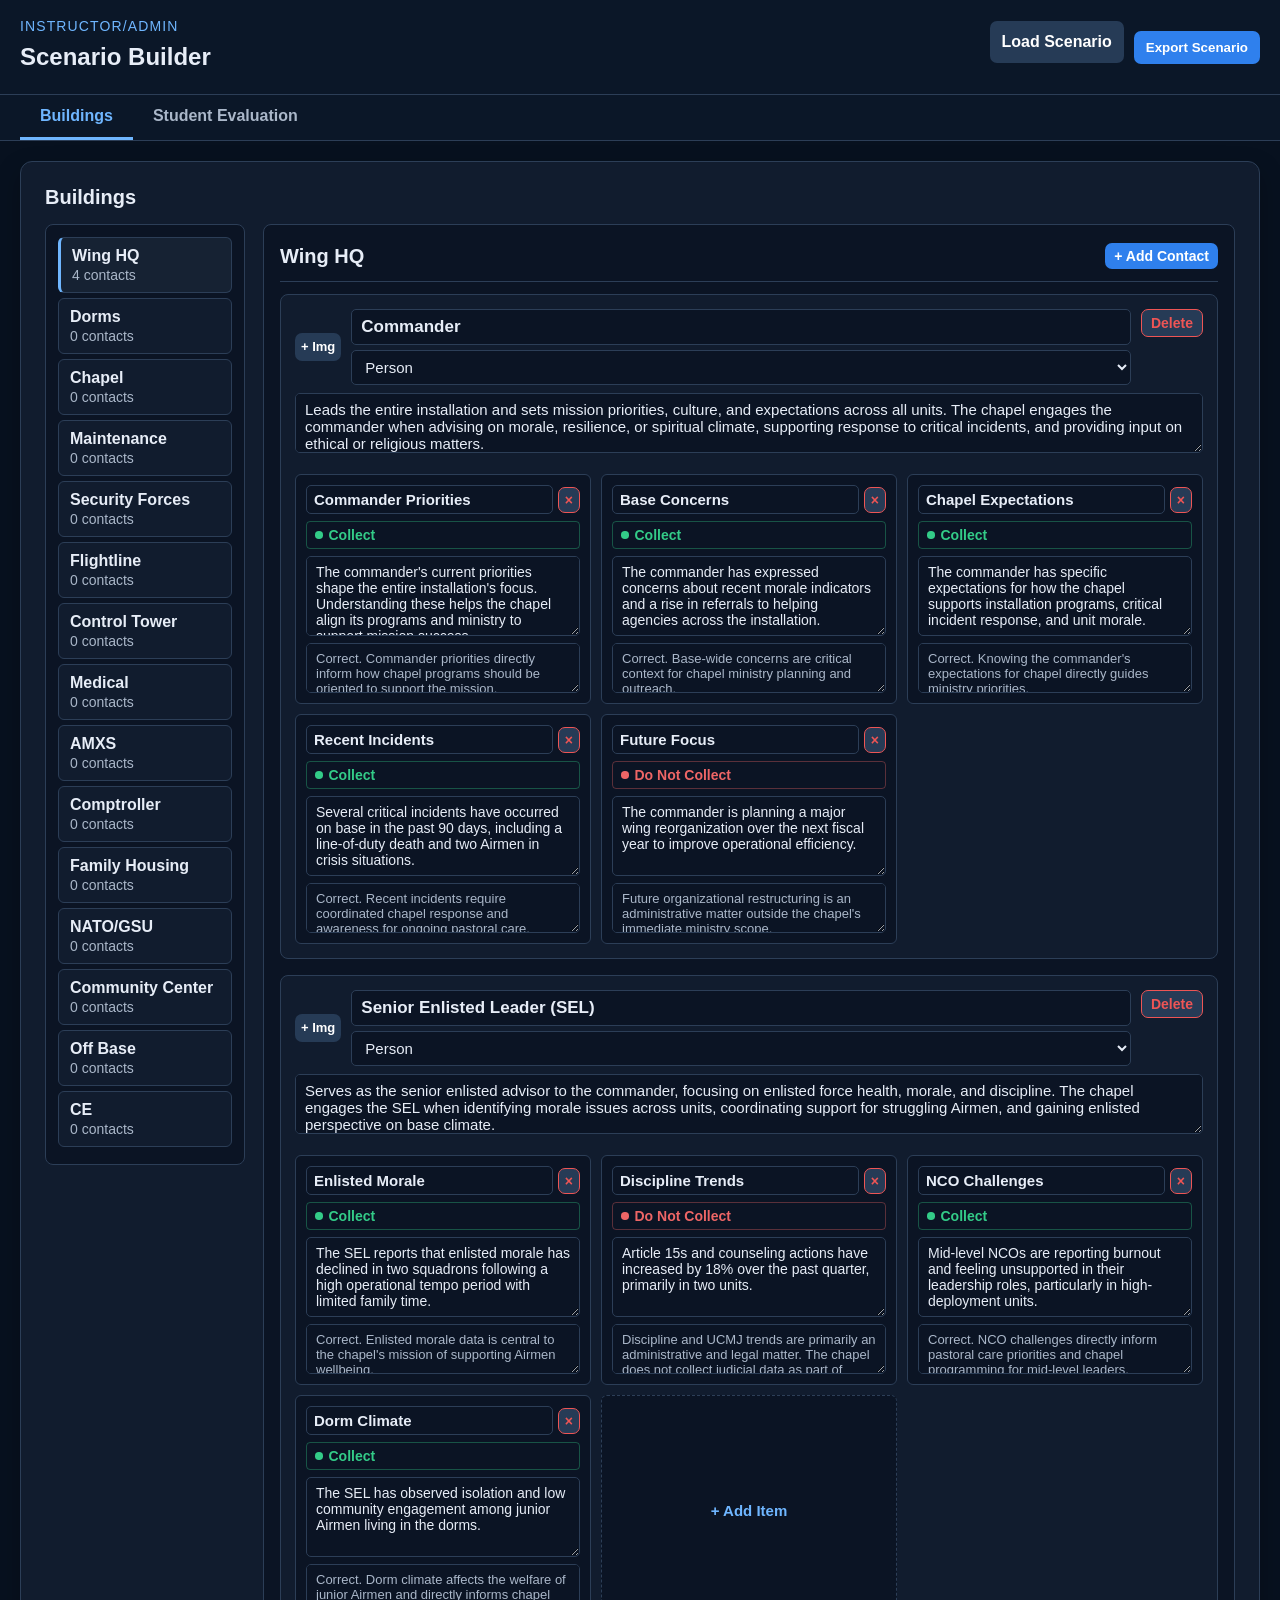
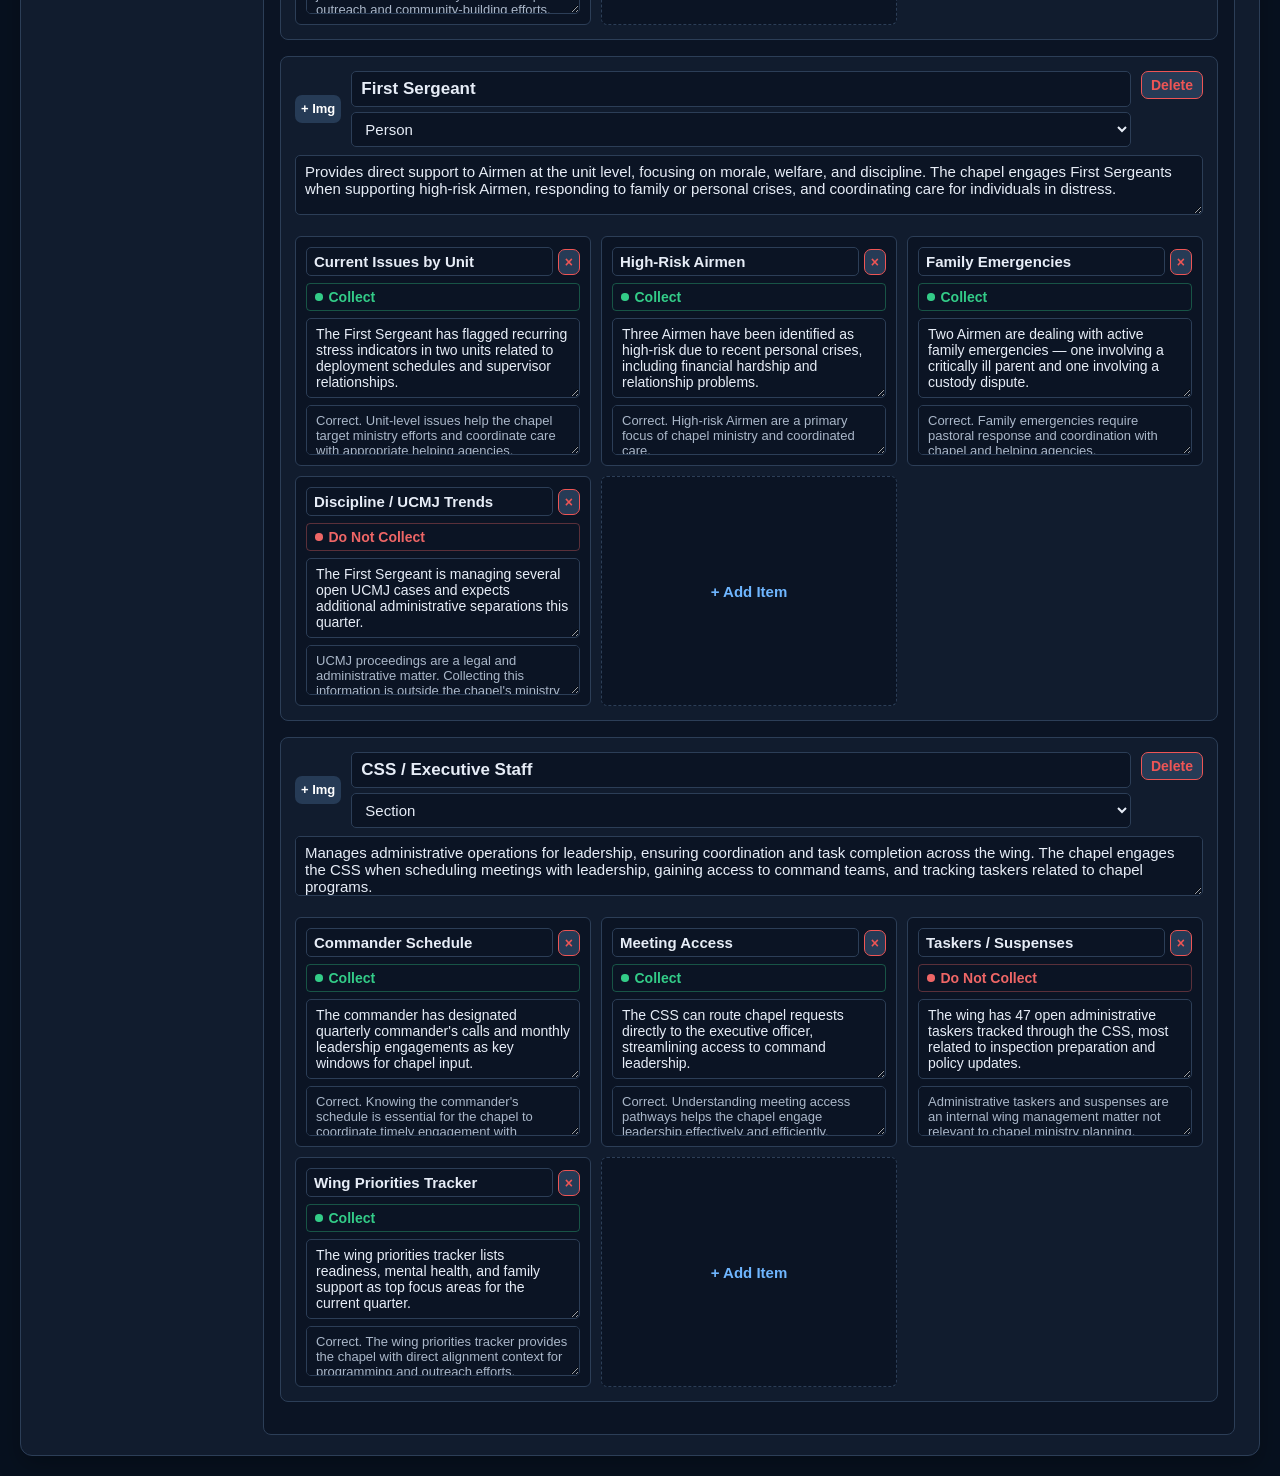
==== commit 3dbd70e0: "Add new entity images and scenario files - Added 10 new entity images (entity-image-001.png to entit" ====
--- a/instructor/index.html
+++ b/instructor/index.html
@@ -14,7 +14,11 @@
       <p class="eyebrow">Instructor/Admin</p>
       <h1>Scenario Builder</h1>
     </div>
-    <button id="exportScenarioBtn" class="primary-btn">Export Scenario</button>
+    <div class="button-row">
+      <label class="secondary-btn" for="loadScenarioInput" style="cursor:pointer;">Load Scenario</label>
+      <input id="loadScenarioInput" type="file" accept=".json,application/json" style="display:none;" />
+      <button id="exportScenarioBtn" class="primary-btn">Export Scenario</button>
+    </div>
   </header>
 
   <nav class="tab-nav">
--- a/shared/css/base.css
+++ b/shared/css/base.css
@@ -31,8 +31,11 @@
   border-bottom: 1px solid var(--border);
 }
 
-h1, h2, p { margin-top: 0; }
-.eyebrow { color: var(--accent); text-transform: uppercase; letter-spacing: 0.08em; font-size: 1.2rem; margin-bottom: 0.2rem; }
+h1 { font-size: 2.4rem; margin-top: 0; margin-bottom: 0.3rem; }
+h2 { font-size: 2rem; margin-top: 0; }
+h3 { font-size: 1.6rem; margin-top: 0; }
+p  { margin-top: 0; }
+.eyebrow { color: var(--accent); text-transform: uppercase; letter-spacing: 0.08em; font-size: 1.4rem; margin-bottom: 0.2rem; }
 .muted { color: var(--muted); }
 .button-row { display: flex; gap: 1rem; align-items: center; }
 .primary-btn, .secondary-btn {
--- a/instructor/styles.css
+++ b/instructor/styles.css
@@ -14,7 +14,7 @@
   border: none;
   border-bottom: 3px solid transparent;
   color: var(--muted);
-  font-size: 1.5rem;
+  font-size: 1.6rem;
   font-weight: 600;
   cursor: pointer;
   transition: color 0.15s, border-color 0.15s;
@@ -98,8 +98,8 @@
 /* ── Buttons ─────────────────────────────────────────────────────────────── */
 
 .btn-sm {
-  padding: 0.4rem 0.7rem !important;
-  font-size: 0.8rem !important;
+  padding: 0.5rem 0.9rem !important;
+  font-size: 1.4rem !important;
 }
 
 .btn-sm.danger { border: 1px solid #e55; color: #e55; }
@@ -125,7 +125,7 @@
 /* ── Badge ───────────────────────────────────────────────────────────────── */
 
 .badge {
-  font-size: 0.72rem;
+  font-size: 1.4rem;
   font-weight: 600;
   text-transform: uppercase;
   letter-spacing: 0.05em;
@@ -145,7 +145,7 @@
   background: var(--panel-dark);
   border-radius: 0.6rem;
   margin-bottom: 1rem;
-  font-size: 1rem;
+  font-size: 1.6rem;
 }
 
 .eval-row {
@@ -163,7 +163,7 @@
 .eval-meta {
   display: flex;
   gap: 0.6rem;
-  font-size: 0.8rem;
+  font-size: 1.4rem;
   color: var(--muted);
   margin-bottom: 0.2rem;
 }
@@ -173,15 +173,15 @@
 .eval-decisions {
   display: flex;
   gap: 1rem;
-  font-size: 0.9rem;
+  font-size: 1.6rem;
   margin-bottom: 0.3rem;
 }
 
-.eval-result { font-weight: 700; font-size: 0.75rem; letter-spacing: 0.08em; }
+.eval-result { font-weight: 700; font-size: 1.4rem; letter-spacing: 0.08em; }
 .eval-correct .eval-result  { color: #3c8; }
 .eval-incorrect .eval-result { color: #e55; }
 
-.eval-feedback { font-size: 0.85rem; }
+.eval-feedback { font-size: 1.4rem; }
 
 /* ── Student submission cards ─────────────────────────────────────────────── */
 
@@ -209,7 +209,7 @@
 }
 
 .student-submitted {
-  font-size: 1.1rem;
+  font-size: 1.4rem;
   display: block;
   margin-top: 0.2rem;
 }
@@ -256,7 +256,7 @@
   background: #263b56;
   color: var(--text);
   font-weight: 600;
-  font-size: 1rem;
+  font-size: 1.6rem;
   cursor: pointer;
   border: 1px solid var(--border);
   transition: background 0.15s;
@@ -319,19 +319,19 @@
 .student-result-name {
   display: block;
   font-weight: 700;
-  font-size: 1rem;
+  font-size: 1.6rem;
 }
 
 .student-result-meta {
   display: block;
-  font-size: 0.85rem;
+  font-size: 1.4rem;
   color: var(--muted);
   margin-top: 0.15rem;
 }
 
 .student-result-warning {
   display: block;
-  font-size: 0.8rem;
+  font-size: 1.4rem;
   color: #fb0;
   margin-top: 0.2rem;
 }
@@ -390,12 +390,12 @@
 .building-list-item-name {
   display: block;
   font-weight: 700;
-  font-size: 1.15rem;
+  font-size: 1.6rem;
 }
 
 .building-list-item-meta {
   display: block;
-  font-size: 1rem;
+  font-size: 1.4rem;
   color: var(--muted);
   margin-top: 0.2rem;
 }
@@ -418,89 +418,9 @@
   border-bottom: 1px solid var(--border);
 }
 
-.building-detail-title { margin: 0; font-size: 1.7rem; }
-
-/* ── Inline entity cards ─────────────────────────────────────────────────── */
-
-.entity-card {
-  background: var(--panel);
-  border: 1px solid var(--border);
-  border-radius: 0.6rem;
-  padding: 1.1rem 1.3rem;
-  margin-bottom: 1rem;
-}
-
-.entity-card.is-editing {
-  border-color: var(--accent);
-  border-width: 2px;
-}
-
-.entity-card-header {
-  display: flex;
-  align-items: center;
-  justify-content: space-between;
-  margin-bottom: 0.6rem;
-}
-
-.entity-card-name {
-  font-weight: 700;
-  font-size: 1.15rem;
-}
-
-.entity-card-items {
-  margin-top: 0.6rem;
-  padding-left: 1rem;
-  border-left: 2px solid var(--border);
-}
-
-.items-section-header {
-  display: flex;
-  align-items: center;
-  justify-content: space-between;
-  margin-bottom: 0.5rem;
-}
-
-.entity-item-row {
-  display: flex;
-  align-items: center;
-  justify-content: space-between;
-  padding: 0.45rem 0;
-  font-size: 1rem;
-  border-bottom: 1px solid rgba(255,255,255,0.04);
-}
-
-.entity-item-row:last-child { border-bottom: none; }
-
-.entity-item-title { color: var(--text); }
-
-.entity-item-decision {
-  font-size: 0.85rem;
-  font-weight: 600;
-  text-transform: uppercase;
-  letter-spacing: 0.05em;
-  padding: 0.15rem 0.5rem;
-  border-radius: 0.3rem;
-}
-
-.decision-collect    { color: #3c8; border: 1px solid #3c8; }
-.decision-no-collect { color: #e55; border: 1px solid #e55; }
-
-/* ── Inline forms (no modals) ────────────────────────────────────────────── */
-
-.inline-form-label {
-  display: block;
-  font-size: 0.9rem;
-  font-weight: 700;
-  color: var(--accent);
-  margin-bottom: 0.7rem;
-}
-
-.inline-form-fields {
-  display: flex;
-  flex-direction: column;
-  gap: 0.6rem;
-  margin-bottom: 0.8rem;
-}
+.building-detail-title { margin: 0; font-size: 2rem; }
+
+/* ── Shared inline field styles ──────────────────────────────────────────── */
 
 .inline-input,
 .inline-select,
@@ -511,7 +431,7 @@
   border: 1px solid var(--border);
   background: var(--panel-dark);
   color: var(--text);
-  font-size: 1rem;
+  font-size: 1.5rem;
   font-family: inherit;
   box-sizing: border-box;
 }
@@ -528,26 +448,202 @@
   resize: vertical;
 }
 
-.inline-form-actions {
-  display: flex;
+.muted-sm {
+  font-size: 1.4rem;
+  color: var(--muted);
+}
+
+/* ── Entity card (always-editable) ───────────────────────────────────────── */
+
+.entity-card-v2 {
+  background: var(--panel);
+  border: 1px solid var(--border);
+  border-radius: 0.8rem;
+  padding: 1.4rem;
+  margin-bottom: 1.6rem;
+}
+
+.entity-card-v2-header {
+  display: flex;
+  align-items: flex-start;
+  justify-content: space-between;
+  gap: 1rem;
+  margin-bottom: 0.8rem;
+}
+
+.entity-header-left {
+  display: flex;
+  align-items: center;
+  gap: 1rem;
+  flex: 1;
+  min-width: 0;
+}
+
+.entity-img-slot {
+  display: flex;
+  flex-direction: column;
+  align-items: center;
+  gap: 0.4rem;
+  flex-shrink: 0;
+}
+
+.entity-card-img {
+  width: 6rem;
+  height: 6rem;
+  object-fit: cover;
+  border-radius: 0.5rem;
+  border: 1px solid var(--border);
+  display: block;
+}
+
+.entity-img-upload-btn {
+  display: inline-flex !important;
+  align-items: center;
+  cursor: pointer;
+  margin-bottom: 0 !important;
+  font-size: 1.3rem !important;
+  padding: 0.4rem 0.6rem !important;
+}
+
+.entity-img-clear-btn {
+  font-size: 1.3rem !important;
+  padding: 0.4rem 0.6rem !important;
+}
+
+.entity-name-type {
+  display: flex;
+  flex-direction: column;
+  gap: 0.5rem;
+  flex: 1;
+  min-width: 0;
+}
+
+.entity-name-input {
+  font-weight: 700;
+  font-size: 1.7rem !important;
+}
+
+.entity-desc-field {
+  min-height: 6rem;
+  margin-bottom: 0.4rem;
+}
+
+/* ── Item card grid ──────────────────────────────────────────────────────── */
+
+.item-card-grid {
+  display: grid;
+  grid-template-columns: repeat(3, 1fr);
+  gap: 1rem;
+  margin-top: 1rem;
+}
+
+@media (max-width: 900px) {
+  .item-card-grid { grid-template-columns: repeat(2, 1fr); }
+}
+
+/* ── Item card ───────────────────────────────────────────────────────────── */
+
+.item-card {
+  background: var(--panel-dark);
+  border: 1px solid var(--border);
+  border-radius: 0.6rem;
+  padding: 1rem;
+  display: flex;
+  flex-direction: column;
+  gap: 0.7rem;
+}
+
+.item-card-add {
+  display: flex;
+  align-items: center;
+  justify-content: center;
+  border-style: dashed;
+  min-height: 8rem;
+}
+
+.item-card-header {
+  display: flex;
+  align-items: center;
+  gap: 0.5rem;
+}
+
+.item-title-input {
+  flex: 1;
+  font-weight: 700;
+  font-size: 1.5rem !important;
+  padding: 0.5rem 0.7rem !important;
+}
+
+.item-delete-btn {
+  flex-shrink: 0;
+  padding: 0.4rem 0.6rem !important;
+  font-size: 1.4rem !important;
+}
+
+/* ── Collect / Do Not Collect toggle ─────────────────────────────────────── */
+
+.collect-toggle {
+  display: flex;
+  align-items: center;
   gap: 0.6rem;
-  margin-top: 0.2rem;
-}
-
-.inline-item-form {
-  background: var(--panel-dark);
-  border: 1px solid var(--accent);
-  border-radius: 0.5rem;
-  padding: 1rem 1.1rem;
-  margin: 0.6rem 0;
-}
-
-.entity-card.inline-new-entity {
-  border-color: var(--accent);
-  margin-bottom: 1rem;
-}
-
-.muted-sm {
-  font-size: 0.95rem;
+  padding: 0.5rem 0.8rem;
+  border-radius: 0.4rem;
+  border: 1px solid;
+  background: none;
+  cursor: pointer;
+  font-size: 1.4rem;
+  font-weight: 700;
+  width: 100%;
+  text-align: left;
+  transition: background 0.15s;
+  font-family: inherit;
+}
+
+.collect-toggle.is-collect {
+  color: #3c8;
+  border-color: rgba(51, 204, 136, 0.35);
+}
+.collect-toggle.is-collect:hover { background: rgba(51, 204, 136, 0.08); }
+
+.collect-toggle.is-no-collect {
+  color: #e66;
+  border-color: rgba(238, 102, 102, 0.35);
+}
+.collect-toggle.is-no-collect:hover { background: rgba(238, 102, 102, 0.08); }
+
+.toggle-dot {
+  width: 0.75rem;
+  height: 0.75rem;
+  border-radius: 50%;
+  flex-shrink: 0;
+  background: currentColor;
+}
+
+/* ── Item textareas ──────────────────────────────────────────────────────── */
+
+.item-content-area {
+  min-height: 8rem;
+  font-size: 1.4rem !important;
+}
+
+.item-feedback-area {
+  min-height: 5rem;
+  font-size: 1.3rem !important;
   color: var(--muted);
 }
+
+.item-feedback-area::placeholder { color: var(--muted); opacity: 0.6; }
+
+/* ── Add item placeholder card ───────────────────────────────────────────── */
+
+.add-item-btn {
+  background: none;
+  border: none;
+  color: var(--accent);
+  font-size: 1.5rem;
+  font-weight: 600;
+  cursor: pointer;
+  padding: 0.6rem 1.2rem;
+  font-family: inherit;
+}
+.add-item-btn:hover { color: var(--text); }
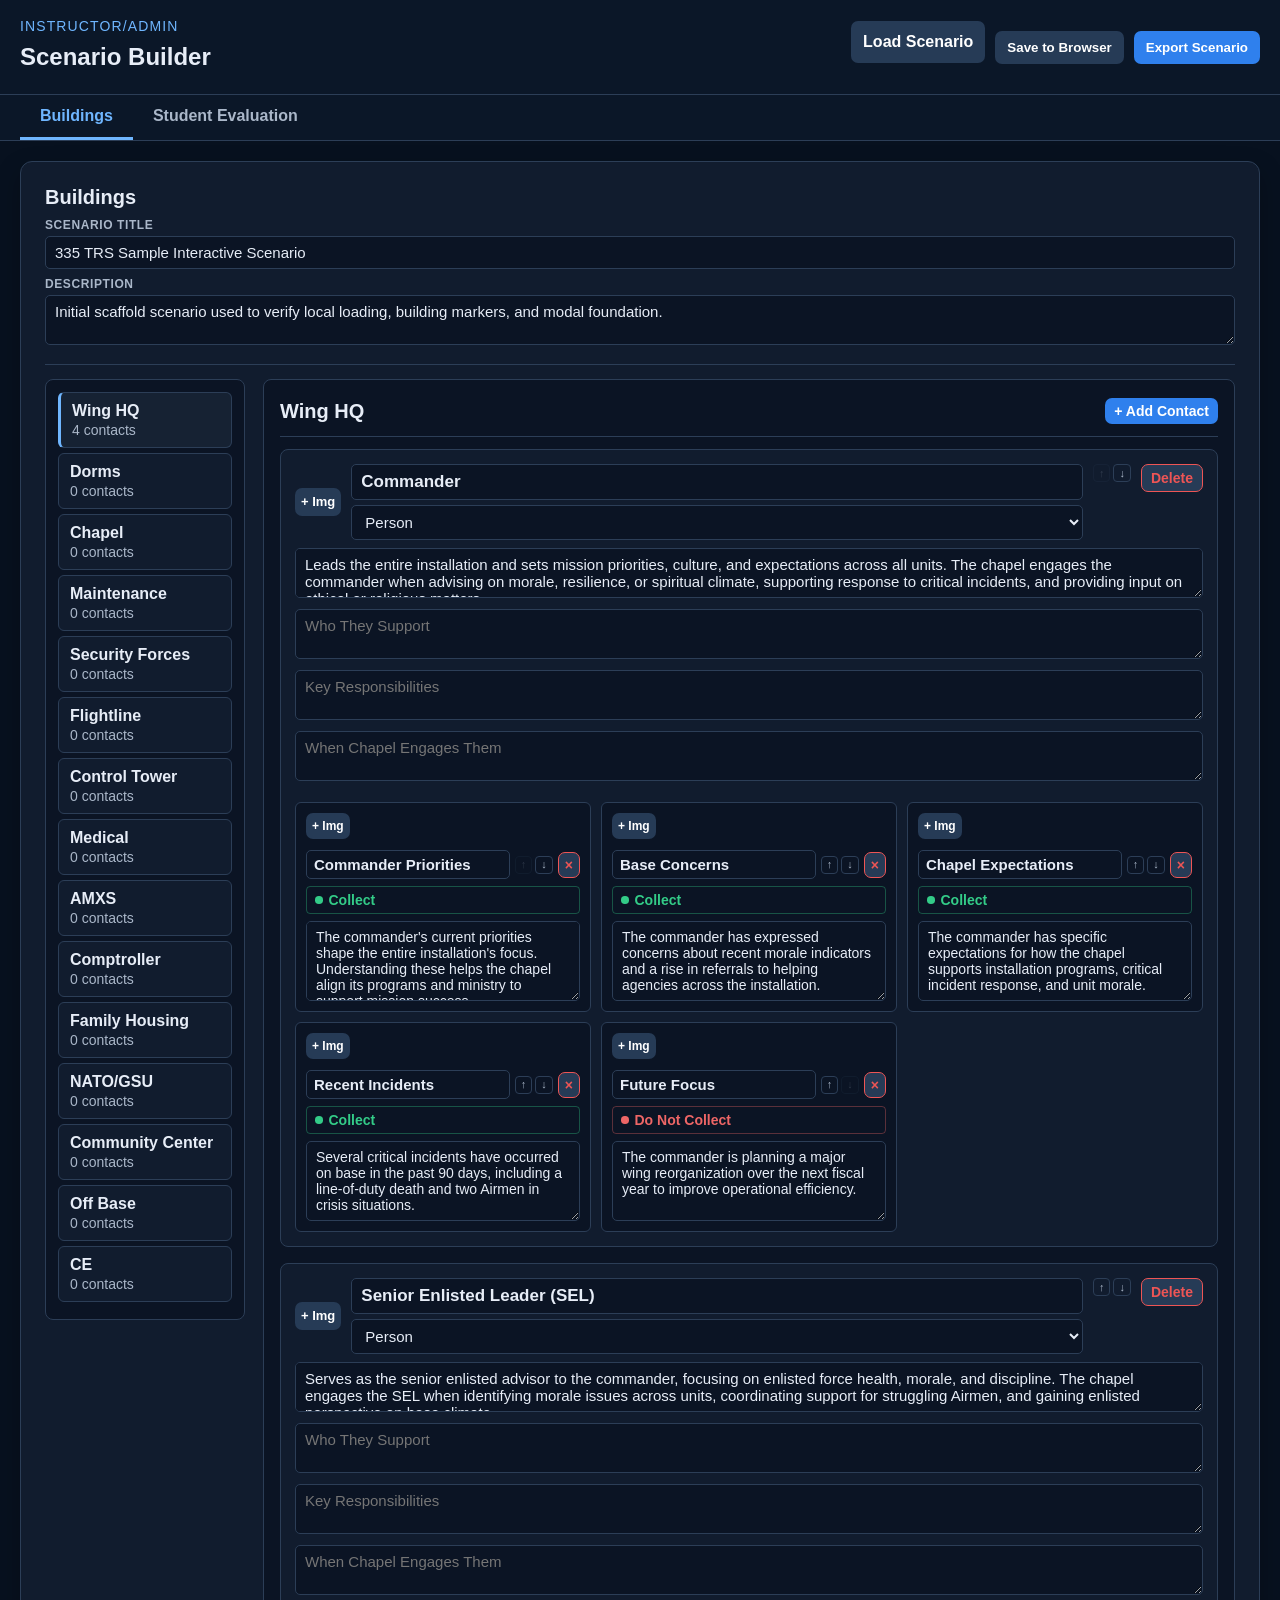
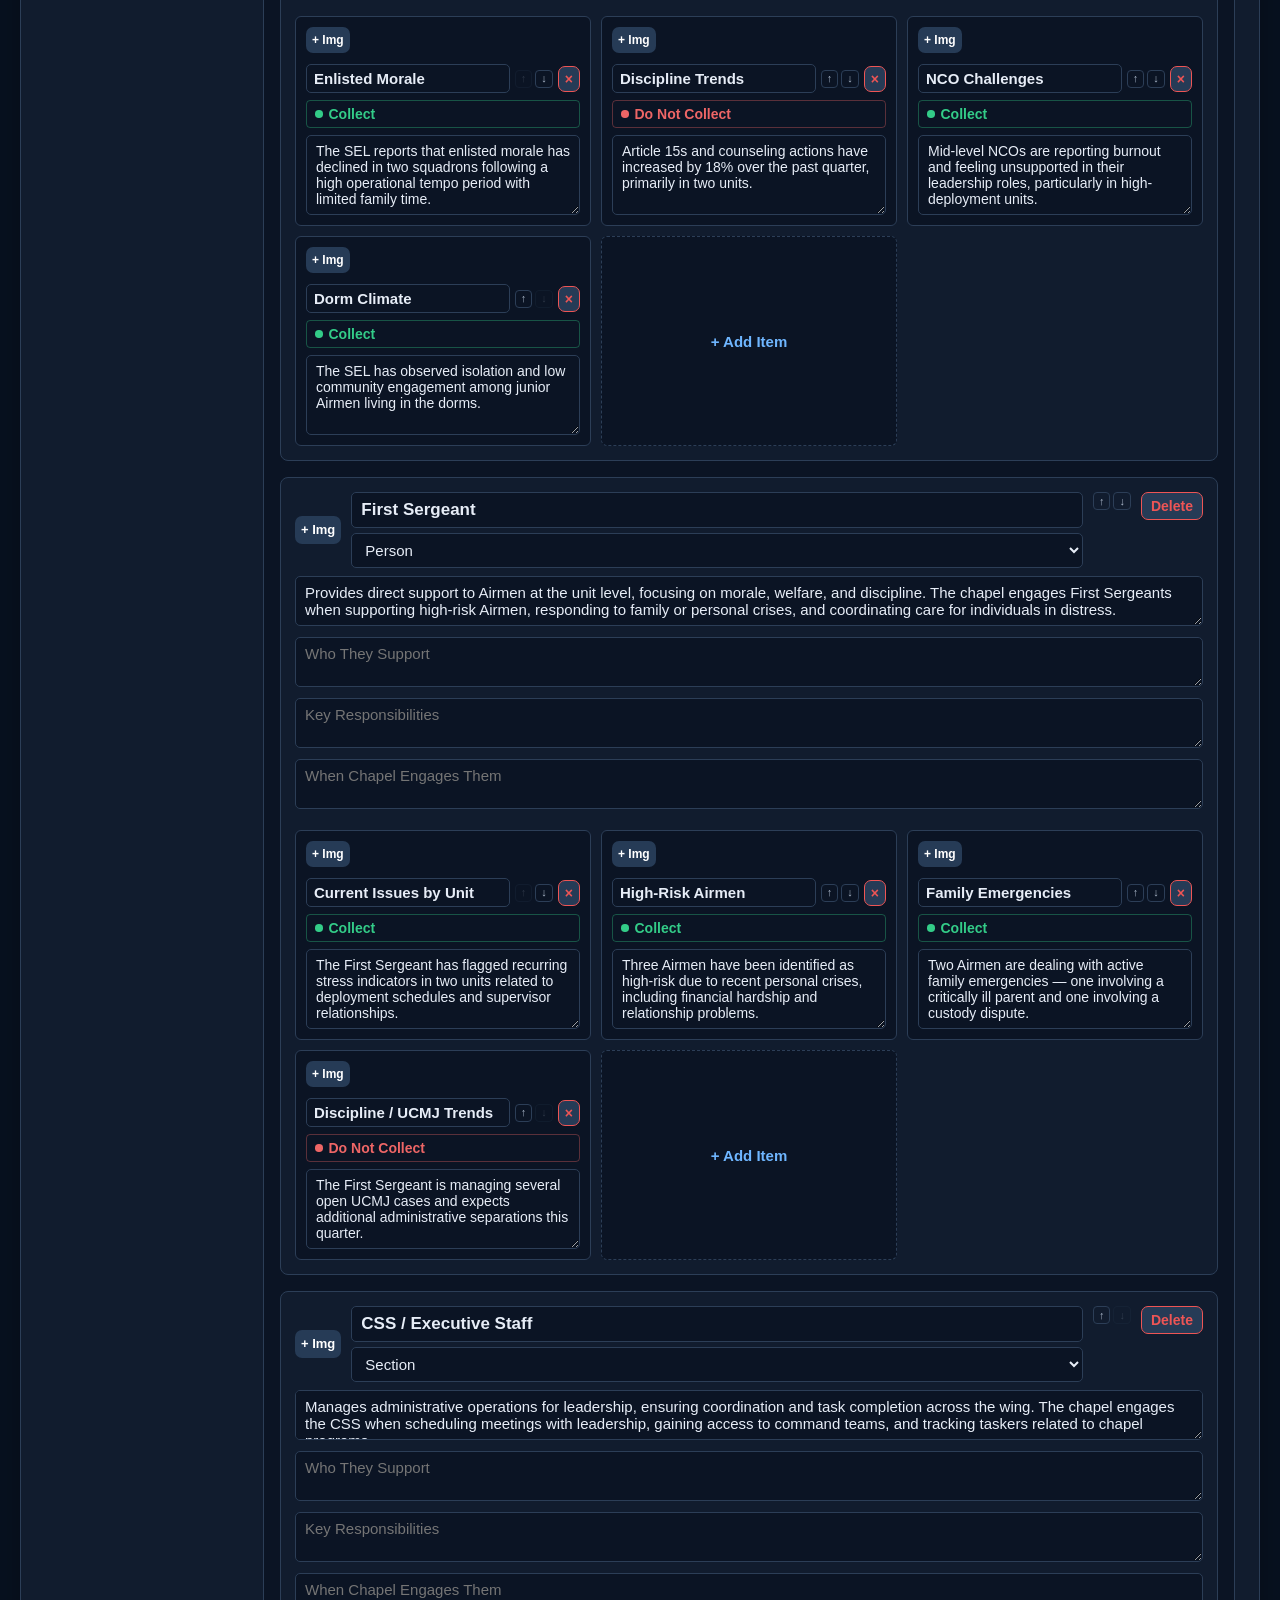
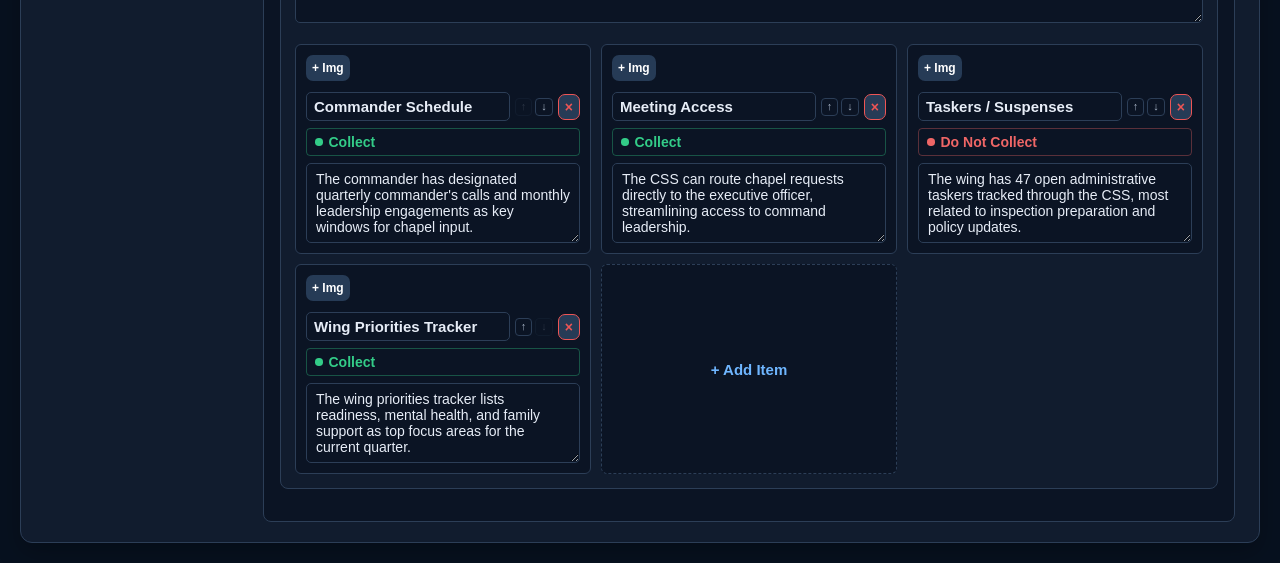
==== commit 8743f60f: "feat: session persistence, building tracker, reorder, localStorage, and eval improvements - Student:" ====
--- a/instructor/index.html
+++ b/instructor/index.html
@@ -17,6 +17,7 @@
     <div class="button-row">
       <label class="secondary-btn" for="loadScenarioInput" style="cursor:pointer;">Load Scenario</label>
       <input id="loadScenarioInput" type="file" accept=".json,application/json" style="display:none;" />
+      <button id="saveToLocalBtn" class="secondary-btn">Save to Browser</button>
       <button id="exportScenarioBtn" class="primary-btn">Export Scenario</button>
     </div>
   </header>
@@ -31,6 +32,17 @@
     <div id="tab-buildings" class="tab-panel active">
       <div class="panel-content buildings-panel">
         <h2>Buildings</h2>
+
+        <div class="scenario-meta-section">
+          <div>
+            <p class="scenario-meta-label">Scenario Title</p>
+            <input id="scenarioTitleInput" class="inline-input" type="text" placeholder="Scenario title..." />
+          </div>
+          <div>
+            <p class="scenario-meta-label">Description</p>
+            <textarea id="scenarioDescInput" class="inline-textarea" placeholder="Scenario description..." rows="2"></textarea>
+          </div>
+        </div>
 
         <div class="buildings-layout">
           <aside class="buildings-list-panel">
--- a/instructor/styles.css
+++ b/instructor/styles.css
@@ -523,8 +523,15 @@
   font-size: 1.7rem !important;
 }
 
+.entity-img-notice {
+  font-size: 1.2rem;
+  color: var(--muted);
+  margin: 0.3rem 0 0.6rem;
+  word-break: break-all;
+}
+
 .entity-desc-field {
-  min-height: 6rem;
+  min-height: 5rem;
   margin-bottom: 0.4rem;
 }
 
@@ -539,6 +546,39 @@
 
 @media (max-width: 900px) {
   .item-card-grid { grid-template-columns: repeat(2, 1fr); }
+}
+
+/* ── Item image slot ─────────────────────────────────────────────────────── */
+
+.item-img-slot {
+  display: flex;
+  align-items: center;
+  gap: 0.5rem;
+  margin-bottom: 0.4rem;
+}
+
+.item-card-img {
+  width: 5.6rem;
+  height: 5.6rem;
+  object-fit: cover;
+  border-radius: 0.4rem;
+  border: 1px solid var(--border);
+  display: block;
+  flex-shrink: 0;
+}
+
+.item-img-upload-btn {
+  display: inline-flex !important;
+  align-items: center;
+  cursor: pointer;
+  margin-bottom: 0 !important;
+  font-size: 1.2rem !important;
+  padding: 0.4rem 0.6rem !important;
+}
+
+.item-img-clear-btn {
+  font-size: 1.2rem !important;
+  padding: 0.4rem 0.6rem !important;
 }
 
 /* ── Item card ───────────────────────────────────────────────────────────── */
@@ -626,13 +666,6 @@
   font-size: 1.4rem !important;
 }
 
-.item-feedback-area {
-  min-height: 5rem;
-  font-size: 1.3rem !important;
-  color: var(--muted);
-}
-
-.item-feedback-area::placeholder { color: var(--muted); opacity: 0.6; }
 
 /* ── Add item placeholder card ───────────────────────────────────────────── */
 
@@ -647,3 +680,56 @@
   font-family: inherit;
 }
 .add-item-btn:hover { color: var(--text); }
+
+/* ── Scenario meta section ───────────────────────────────────────────────── */
+
+.scenario-meta-section {
+  margin-bottom: 1.4rem;
+  padding-bottom: 1.2rem;
+  border-bottom: 1px solid var(--border);
+  display: flex;
+  flex-direction: column;
+  gap: 0.6rem;
+}
+
+.scenario-meta-label {
+  font-size: 1.2rem;
+  font-weight: 700;
+  text-transform: uppercase;
+  letter-spacing: 0.05em;
+  color: var(--muted);
+  margin: 0 0 0.2rem;
+}
+
+/* ── Reorder buttons ─────────────────────────────────────────────────────── */
+
+.entity-reorder-btns,
+.item-reorder-btns {
+  display: flex;
+  gap: 0.3rem;
+  flex-shrink: 0;
+}
+
+.reorder-btn {
+  background: none;
+  border: 1px solid var(--border);
+  color: var(--muted);
+  border-radius: 0.4rem;
+  padding: 0.25rem 0.5rem;
+  font-size: 1.1rem;
+  cursor: pointer;
+  line-height: 1;
+  font-family: inherit;
+}
+
+.reorder-btn:hover:not(:disabled) { color: var(--text); border-color: var(--accent); }
+.reorder-btn:disabled { opacity: 0.2; cursor: default; }
+
+/* ── Student result unreviewed indicator ─────────────────────────────────── */
+
+.student-result-unreviewed {
+  display: block;
+  font-size: 1.4rem;
+  color: #fb0;
+  margin-top: 0.15rem;
+}
